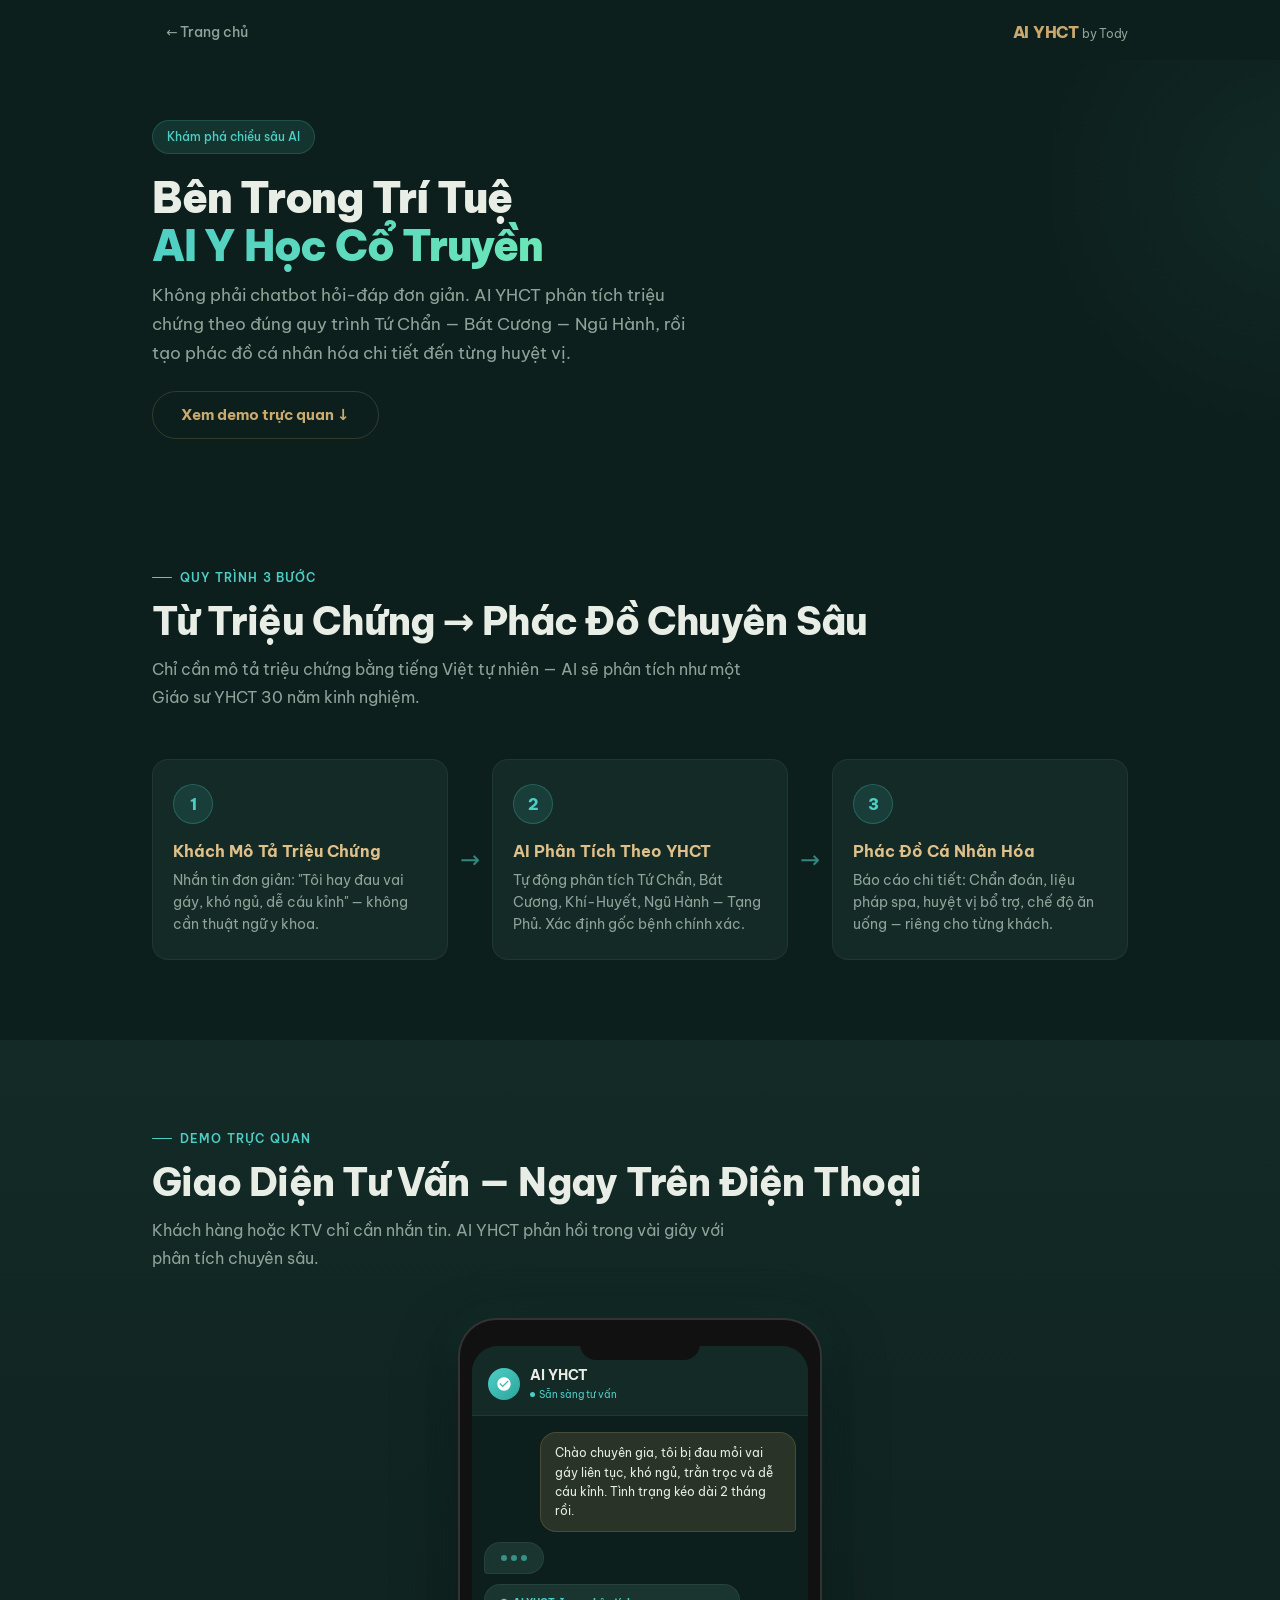
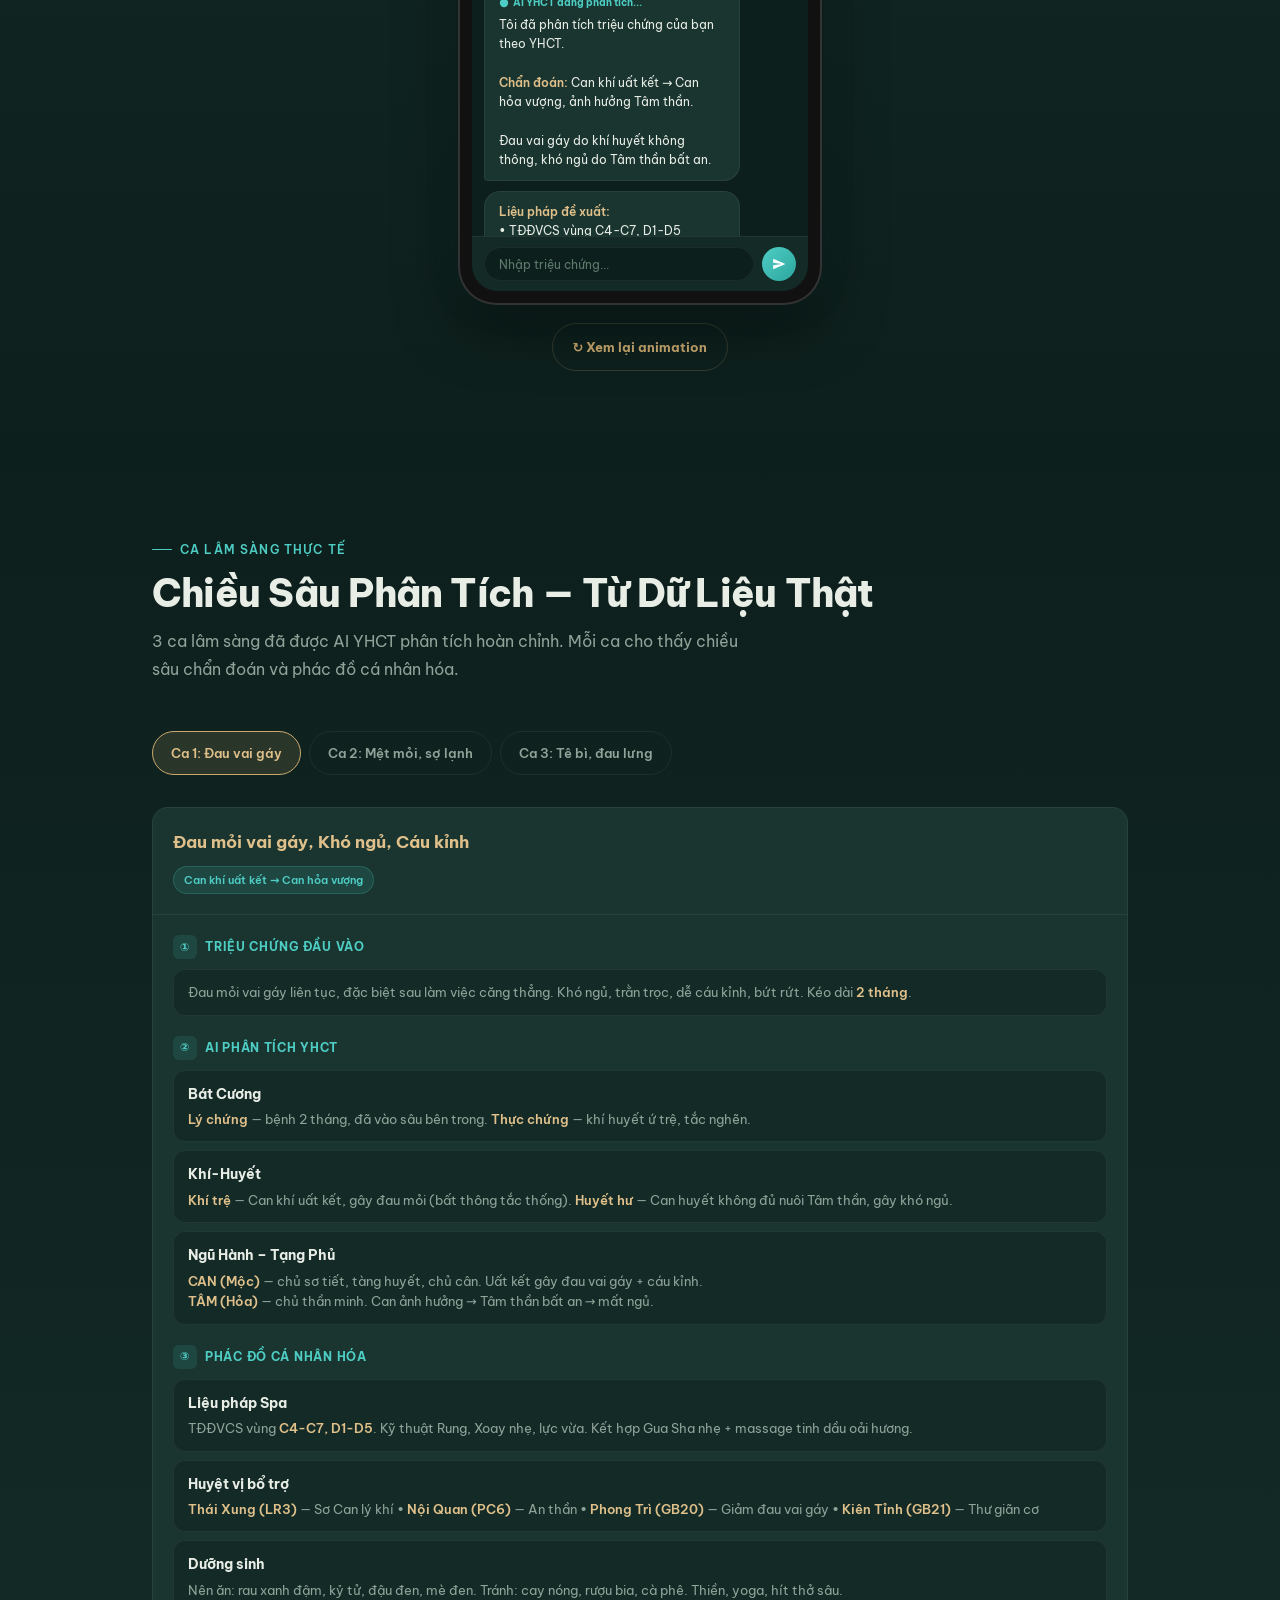
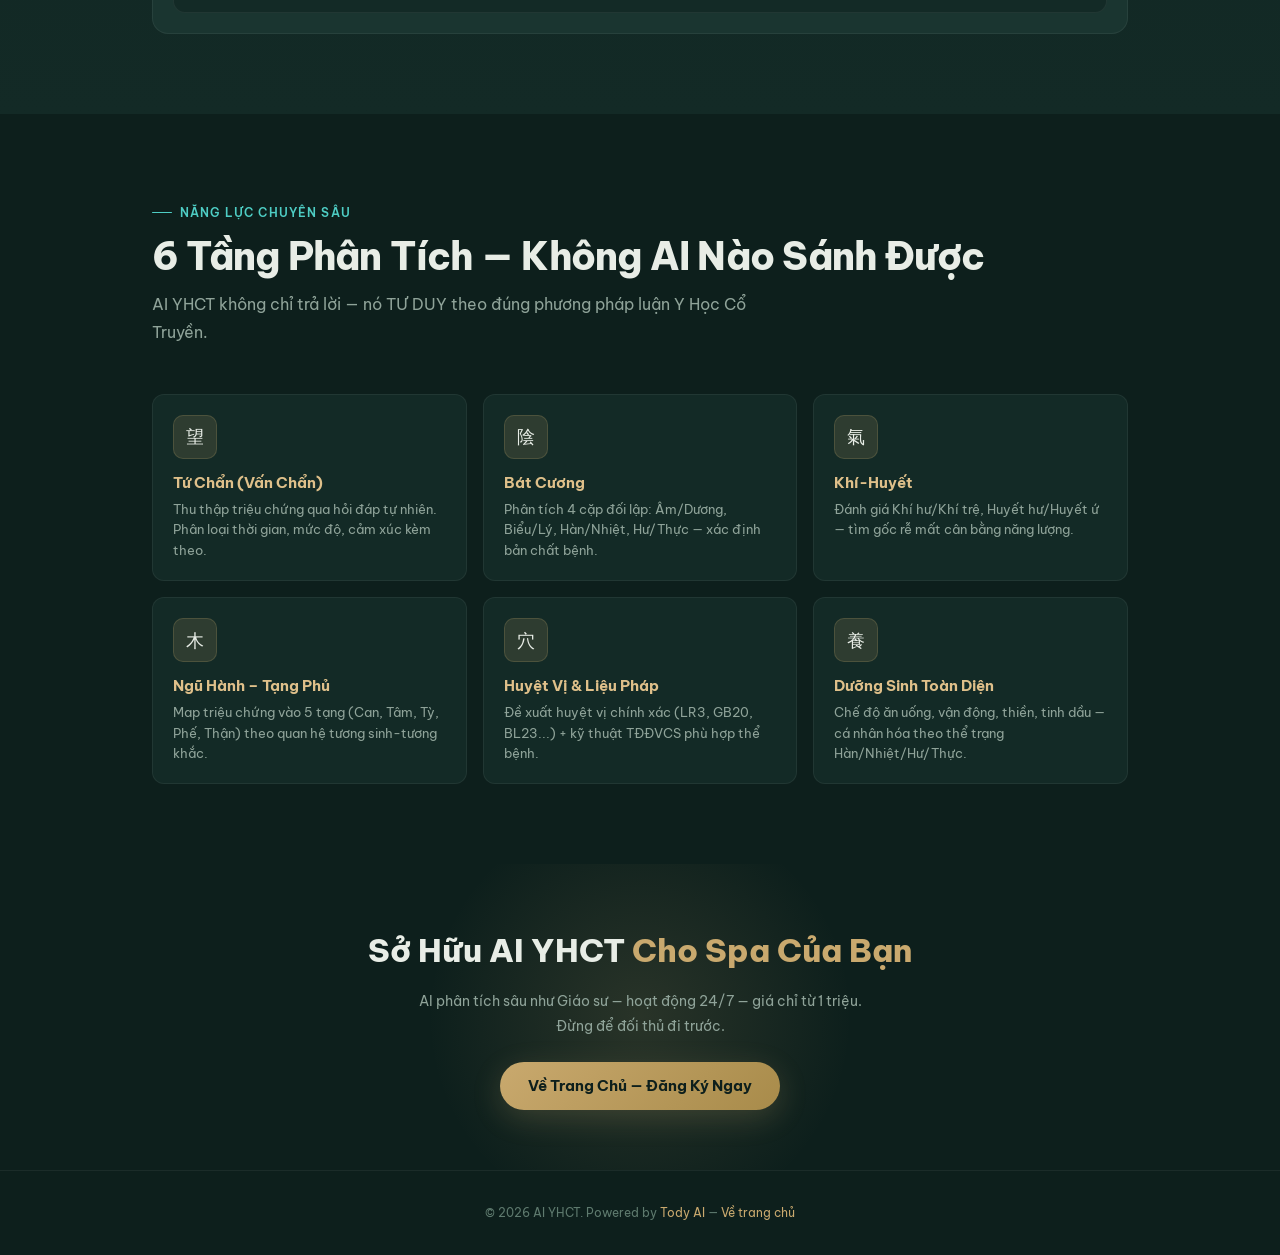
==== landing/how-it-works.html @ dff9c6e5 "feat: add How It Works landing page and clinical demo data" ====
<!DOCTYPE html>
<html lang="vi">

<head>
    <meta charset="UTF-8">
    <meta name="viewport" content="width=device-width, initial-scale=1.0">
    <title>Cách AI YHCT Hoạt Động — Xem Trí Tuệ AI Tư Vấn Y Học Cổ Truyền Thực Tế</title>
    <meta name="description"
        content="Xem AI YHCT phân tích triệu chứng, chẩn đoán theo Bát Cương – Ngũ Hành, tạo phác đồ cá nhân hóa cho Spa & Phòng khám. Demo trực quan với 3 ca lâm sàng thực tế.">
    <meta name="keywords"
        content="AI YHCT hoạt động, demo AI Y Học Cổ Truyền, phân tích Bát Cương, phác đồ cá nhân, AI cho spa">
    <meta property="og:title" content="Cách AI YHCT Hoạt Động — Demo Trực Quan">
    <meta property="og:description"
        content="Xem cách AI phân tích triệu chứng và tạo phác đồ YHCT chuyên sâu. 3 ca lâm sàng thực tế.">
    <meta property="og:type" content="website">
    <link rel="canonical" href="https://khoahochuyetdao.com/ai-yhct/how-it-works">
    <link rel="preconnect" href="https://fonts.googleapis.com">
    <link rel="preconnect" href="https://fonts.gstatic.com" crossorigin>
    <link href="https://fonts.googleapis.com/css2?family=Be+Vietnam+Pro:wght@300;400;500;600;700;800;900&display=swap"
        rel="stylesheet">
    <link rel="stylesheet" href="how-it-works.css">
</head>

<body>

    <!-- NAV -->
    <nav class="nav" id="nav" aria-label="Main navigation">
        <div class="container nav-inner">
            <a href="index.html" class="nav-back" aria-label="Về trang chính">← Trang chủ</a>
            <div class="nav-logo">AI YHCT <span>by Tody</span></div>
        </div>
    </nav>

    <main>

        <!-- HERO -->
        <section class="hero-hiw" id="top">
            <div class="container">
                <div class="hero-badge">Khám phá chiều sâu AI</div>

                <h1>Bên Trong Trí Tuệ<br><span class="highlight">AI Y Học Cổ Truyền</span></h1>

                <p class="hero-sub">Không phải chatbot hỏi-đáp đơn giản. AI YHCT phân tích triệu chứng theo đúng quy
                    trình Tứ Chẩn — Bát Cương — Ngũ Hành, rồi tạo phác đồ cá nhân hóa chi tiết đến từng huyệt vị.</p>

                <a href="#demo" class="btn btn-outline">Xem demo trực quan ↓</a>
            </div>
        </section>

        <!-- 3-STEP PROCESS -->
        <section class="reveal" id="process">
            <div class="container">
                <div class="section-label">Quy trình 3 bước</div>
                <h2 class="section-title">Từ Triệu Chứng → Phác Đồ Chuyên Sâu</h2>
                <p class="section-desc">Chỉ cần mô tả triệu chứng bằng tiếng Việt tự nhiên — AI sẽ phân tích như một
                    Giáo sư YHCT 30 năm kinh nghiệm.</p>

                <div class="process-grid">
                    <!-- Step 1 -->
                    <div class="process-card">
                        <div class="process-step-num">1</div>
                        <h3>Khách Mô Tả Triệu Chứng</h3>
                        <p>Nhắn tin đơn giản: "Tôi hay đau vai gáy, khó ngủ, dễ cáu kỉnh" — không cần thuật ngữ y
                            khoa.</p>
                    </div>

                    <div class="process-connector">→</div>

                    <!-- Step 2 -->
                    <div class="process-card">
                        <div class="process-step-num">2</div>
                        <h3>AI Phân Tích Theo YHCT</h3>
                        <p>Tự động phân tích Tứ Chẩn, Bát Cương, Khí-Huyết, Ngũ Hành — Tạng Phủ. Xác định gốc bệnh
                            chính xác.</p>
                    </div>

                    <div class="process-connector">→</div>

                    <!-- Step 3 -->
                    <div class="process-card">
                        <div class="process-step-num">3</div>
                        <h3>Phác Đồ Cá Nhân Hóa</h3>
                        <p>Báo cáo chi tiết: Chẩn đoán, liệu pháp spa, huyệt vị bổ trợ, chế độ ăn uống — riêng cho
                            từng khách.</p>
                    </div>
                </div>
            </div>
        </section>

        <!-- MOBILE CHAT DEMO -->
        <section class="phone-section reveal" id="demo">
            <div class="container">
                <div class="section-label">Demo trực quan</div>
                <h2 class="section-title">Giao Diện Tư Vấn — Ngay Trên Điện Thoại</h2>
                <p class="section-desc">Khách hàng hoặc KTV chỉ cần nhắn tin. AI YHCT phản hồi trong vài giây với
                    phân tích chuyên sâu.</p>

                <div class="phone-wrapper">
                    <div class="phone-frame">
                        <div class="phone-notch"></div>
                        <div class="phone-screen">

                            <!-- Chat Header -->
                            <div class="chat-header">
                                <div class="chat-avatar">
                                    <!-- AI icon -->
                                    <svg viewBox="0 0 24 24">
                                        <path
                                            d="M12 2C6.48 2 2 6.48 2 12s4.48 10 10 10 10-4.48 10-10S17.52 2 12 2zm-2 15l-5-5 1.41-1.41L10 14.17l7.59-7.59L19 8l-9 9z" />
                                    </svg>
                                </div>
                                <div>
                                    <div class="chat-name">AI YHCT</div>
                                    <div class="chat-status"><span class="online-dot"></span> Sẵn sàng tư vấn</div>
                                </div>
                            </div>

                            <!-- Chat Body -->
                            <div class="chat-body" id="chatBody">
                                <!-- User message -->
                                <div class="chat-msg user delay-1">
                                    Chào chuyên gia, tôi bị đau mỏi vai gáy liên tục, khó ngủ, trằn trọc và dễ cáu
                                    kỉnh. Tình trạng kéo dài 2 tháng rồi.
                                </div>

                                <!-- Typing indicator -->
                                <div class="typing-indicator delay-t1">
                                    <span></span><span></span><span></span>
                                </div>

                                <!-- AI Response 1 -->
                                <div class="chat-msg ai delay-2">
                                    <div class="ai-label">
                                        <svg width="10" height="10" viewBox="0 0 24 24" fill="currentColor">
                                            <circle cx="12" cy="12" r="10" />
                                        </svg>
                                        AI YHCT đang phân tích...
                                    </div>
                                    Tôi đã phân tích triệu chứng của bạn theo YHCT.<br><br>
                                    <strong>Chẩn đoán:</strong> Can khí uất kết → Can hỏa vượng, ảnh hưởng Tâm
                                    thần.<br><br>
                                    Đau vai gáy do khí huyết không thông, khó ngủ do Tâm thần bất an.
                                </div>

                                <!-- AI Response 2 -->
                                <div class="chat-msg ai delay-3">
                                    <strong>Liệu pháp đề xuất:</strong><br>
                                    • TĐĐVCS vùng C4-C7, D1-D5<br>
                                    • Kỹ thuật Rung, Xoay nhẹ<br>
                                    • Kết hợp Gua Sha nhẹ vùng vai gáy<br><br>
                                    <strong>Huyệt vị bổ trợ:</strong><br>
                                    • Thái Xung (LR3) — Sơ Can lý khí<br>
                                    • Phong Trì (GB20) — Giảm đau vai gáy<br>
                                    • Nội Quan (PC6) — An thần, dễ ngủ
                                </div>

                                <!-- AI Response 3 -->
                                <div class="chat-msg ai delay-4">
                                    <strong>Dưỡng sinh:</strong><br>
                                    🍵 Ăn: rau xanh đậm, kỷ tử, đậu đen<br>
                                    ❌ Tránh: cay nóng, rượu bia, cà phê<br>
                                    🧘 Thiền, yoga, hít thở sâu<br><br>
                                    📋 <em>Báo cáo đầy đủ đã được tạo.</em>
                                </div>
                            </div>

                            <!-- Chat Input -->
                            <div class="chat-input-bar">
                                <div class="chat-input-fake">Nhập triệu chứng...</div>
                                <div class="chat-send-btn">
                                    <svg viewBox="0 0 24 24">
                                        <path d="M2.01 21L23 12 2.01 3 2 10l15 2-15 2z" />
                                    </svg>
                                </div>
                            </div>

                        </div>
                    </div>
                </div>

                <div style="text-align:center; margin-top:20px;">
                    <button class="btn btn-outline" id="replayChat" style="font-size:0.82rem; padding:10px 20px;">↻ Xem
                        lại animation</button>
                </div>
            </div>
        </section>

        <!-- CASE STUDIES -->
        <section class="case-section reveal" id="cases">
            <div class="container">
                <div class="section-label">Ca lâm sàng thực tế</div>
                <h2 class="section-title">Chiều Sâu Phân Tích — Từ Dữ Liệu Thật</h2>
                <p class="section-desc">3 ca lâm sàng đã được AI YHCT phân tích hoàn chỉnh. Mỗi ca cho thấy chiều sâu
                    chẩn đoán và phác đồ cá nhân hóa.</p>

                <!-- Tabs Navigation -->
                <div class="tabs-nav" role="tablist">
                    <button class="tab-btn active" data-tab="case1" role="tab">Ca 1: Đau vai gáy</button>
                    <button class="tab-btn" data-tab="case2" role="tab">Ca 2: Mệt mỏi, sợ lạnh</button>
                    <button class="tab-btn" data-tab="case3" role="tab">Ca 3: Tê bì, đau lưng</button>
                </div>

                <!-- Tab Panel 1 -->
                <div class="tab-panel active" id="case1" role="tabpanel">
                    <div class="case-card">
                        <div class="case-header">
                            <h3>Đau mỏi vai gáy, Khó ngủ, Cáu kỉnh</h3>
                            <div class="case-tag">Can khí uất kết → Can hỏa vượng</div>
                        </div>
                        <div class="case-body">
                            <!-- Stage: Triệu chứng -->
                            <div class="case-stage">
                                <div class="case-stage-label">
                                    <div class="stage-icon">①</div> Triệu chứng đầu vào
                                </div>
                                <div class="case-detail">
                                    <p>Đau mỏi vai gáy liên tục, đặc biệt sau làm việc căng thẳng. Khó ngủ, trằn trọc,
                                        dễ cáu kỉnh, bứt rứt. Kéo dài <span class="highlight-text">2 tháng</span>.</p>
                                </div>
                            </div>

                            <!-- Stage: Phân tích YHCT -->
                            <div class="case-stage">
                                <div class="case-stage-label">
                                    <div class="stage-icon">②</div> AI phân tích YHCT
                                </div>
                                <div class="case-detail">
                                    <h4>Bát Cương</h4>
                                    <p><span class="highlight-text">Lý chứng</span> — bệnh 2 tháng, đã vào sâu bên
                                        trong. <span class="highlight-text">Thực chứng</span> — khí huyết ứ trệ, tắc
                                        nghẽn.</p>
                                </div>
                                <div class="case-detail">
                                    <h4>Khí-Huyết</h4>
                                    <p><span class="highlight-text">Khí trệ</span> — Can khí uất kết, gây đau mỏi (bất
                                        thông tắc thống). <span class="highlight-text">Huyết hư</span> — Can huyết
                                        không đủ nuôi Tâm thần, gây khó ngủ.</p>
                                </div>
                                <div class="case-detail">
                                    <h4>Ngũ Hành – Tạng Phủ</h4>
                                    <p><span class="highlight-text">CAN (Mộc)</span> — chủ sơ tiết, tàng huyết, chủ
                                        cân. Uất kết gây đau vai gáy + cáu kỉnh.<br>
                                        <span class="highlight-text">TÂM (Hỏa)</span> — chủ thần minh. Can ảnh hưởng →
                                        Tâm thần bất an → mất ngủ.
                                    </p>
                                </div>
                            </div>

                            <!-- Stage: Phác đồ -->
                            <div class="case-stage">
                                <div class="case-stage-label">
                                    <div class="stage-icon">③</div> Phác đồ cá nhân hóa
                                </div>
                                <div class="case-detail">
                                    <h4>Liệu pháp Spa</h4>
                                    <p>TĐĐVCS vùng <span class="highlight-text">C4-C7, D1-D5</span>. Kỹ thuật Rung,
                                        Xoay nhẹ, lực vừa. Kết hợp Gua Sha nhẹ + massage tinh dầu oải hương.</p>
                                </div>
                                <div class="case-detail">
                                    <h4>Huyệt vị bổ trợ</h4>
                                    <p><span class="highlight-text">Thái Xung (LR3)</span> — Sơ Can lý khí •
                                        <span class="highlight-text">Nội Quan (PC6)</span> — An thần •
                                        <span class="highlight-text">Phong Trì (GB20)</span> — Giảm đau vai gáy •
                                        <span class="highlight-text">Kiên Tỉnh (GB21)</span> — Thư giãn cơ
                                    </p>
                                </div>
                                <div class="case-detail">
                                    <h4>Dưỡng sinh</h4>
                                    <p>Nên ăn: rau xanh đậm, kỷ tử, đậu đen, mè đen. Tránh: cay nóng, rượu bia, cà
                                        phê. Thiền, yoga, hít thở sâu.</p>
                                </div>
                            </div>
                        </div>
                    </div>
                </div>

                <!-- Tab Panel 2 -->
                <div class="tab-panel" id="case2" role="tabpanel">
                    <div class="case-card">
                        <div class="case-header">
                            <h3>Mệt mỏi rã rời, Chán ăn, Sợ lạnh</h3>
                            <div class="case-tag">Tỳ Thận Dương hư</div>
                        </div>
                        <div class="case-body">
                            <div class="case-stage">
                                <div class="case-stage-label">
                                    <div class="stage-icon">①</div> Triệu chứng đầu vào
                                </div>
                                <div class="case-detail">
                                    <p>40 tuổi. Mệt mỏi rã rời, chán ăn, chướng bụng, phân lỏng (buổi sáng). Sợ lạnh,
                                        tay chân lạnh ngắt. Kéo dài <span class="highlight-text">3 tháng</span>.</p>
                                </div>
                            </div>

                            <div class="case-stage">
                                <div class="case-stage-label">
                                    <div class="stage-icon">②</div> AI phân tích YHCT
                                </div>
                                <div class="case-detail">
                                    <h4>Bát Cương</h4>
                                    <p><span class="highlight-text">Dương hư (Hàn chứng)</span> — sợ lạnh, tay chân
                                        lạnh. <span class="highlight-text">Lý chứng</span> — 3 tháng, bệnh sâu. <span
                                            class="highlight-text">Hư chứng</span> — mệt mỏi, chán ăn.</p>
                                </div>
                                <div class="case-detail">
                                    <h4>Ngũ Hành – Tạng Phủ</h4>
                                    <p><span class="highlight-text">TỲ (Thổ)</span> — vận hóa kém → chán ăn, phân lỏng,
                                        chướng bụng.<br>
                                        <span class="highlight-text">THẬN (Thủy)</span> — Thận Dương hư → sợ lạnh, phân
                                        lỏng buổi sáng (Ngũ canh tả). Hỏa không đủ sưởi Tỳ.
                                    </p>
                                </div>
                            </div>

                            <div class="case-stage">
                                <div class="case-stage-label">
                                    <div class="stage-icon">③</div> Phác đồ cá nhân hóa
                                </div>
                                <div class="case-detail">
                                    <h4>Liệu pháp Spa</h4>
                                    <p>TĐĐVCS vùng <span class="highlight-text">D6-D10 (Tỳ vị)</span>, <span
                                            class="highlight-text">D11-L2 (Thận)</span>. Kỹ thuật Rung + Bỉ nhẹ. Xông
                                        hơi ấm 40-42°C + tinh dầu gừng, quế.</p>
                                </div>
                                <div class="case-detail">
                                    <h4>Huyệt vị bổ trợ</h4>
                                    <p><span class="highlight-text">Mệnh Môn (GV4)</span> — Bổ Thận Dương •
                                        <span class="highlight-text">Thận Du (BL23)</span> — Làm ấm thận •
                                        <span class="highlight-text">Tỳ Du (BL20)</span> — Kiện tỳ •
                                        <span class="highlight-text">Khí Hải (CV6)</span> — Bổ khí
                                    </p>
                                </div>
                                <div class="case-detail">
                                    <h4>Dưỡng sinh</h4>
                                    <p>Ưu tiên thực phẩm ấm: gừng, quế, thịt dê, khoai lang, cháo ấm sáng. Tránh: đồ
                                        lạnh, nước đá, dưa hấu, mướp đắng. Ngâm chân thảo dược ấm.</p>
                                </div>
                            </div>
                        </div>
                    </div>
                </div>

                <!-- Tab Panel 3 -->
                <div class="tab-panel" id="case3" role="tabpanel">
                    <div class="case-card">
                        <div class="case-header">
                            <h3>Tê bì tay chân, Đau lưng mãn tính, Tiểu đêm</h3>
                            <div class="case-tag">Tỳ Thận Dương hư + Tâm Tỳ lưỡng hư</div>
                        </div>
                        <div class="case-body">
                            <div class="case-stage">
                                <div class="case-stage-label">
                                    <div class="stage-icon">①</div> Triệu chứng đầu vào
                                </div>
                                <div class="case-detail">
                                    <p>55 tuổi. Tê bì tay chân khi nằm/ngồi lâu. Đau lưng dưới mãn tính, tiểu đêm 2-3
                                        lần. Gầy yếu, xanh xao, sợ lạnh. Phân lỏng, khó ngủ.</p>
                                </div>
                            </div>

                            <div class="case-stage">
                                <div class="case-stage-label">
                                    <div class="stage-icon">②</div> AI phân tích YHCT
                                </div>
                                <div class="case-detail">
                                    <h4>Bát Cương</h4>
                                    <p><span class="highlight-text">Lý - Hư - Hàn (Dương hư)</span>. Gầy yếu + sợ lạnh
                                        + phân lỏng → chính khí suy giảm nghiêm trọng.</p>
                                </div>
                                <div class="case-detail">
                                    <h4>Khí-Huyết</h4>
                                    <p><span class="highlight-text">Khí Huyết lưỡng hư</span> — Khí hư (mệt mỏi, không
                                        sức sống). Huyết hư (xanh xao, tê bì tay chân — huyết không đủ nuôi kinh
                                        mạch).</p>
                                </div>
                                <div class="case-detail">
                                    <h4>Ngũ Hành – Tạng Phủ</h4>
                                    <p><span class="highlight-text">THẬN</span> — đau lưng, tiểu đêm, sợ lạnh (Thận
                                        Dương hư).<br>
                                        <span class="highlight-text">TỲ</span> — phân lỏng, gầy, xanh xao (Tỳ Dương
                                        hư, không sinh đủ Khí Huyết).<br>
                                        <span class="highlight-text">TÂM</span> — khó ngủ (Tâm huyết hư).
                                    </p>
                                </div>
                            </div>

                            <div class="case-stage">
                                <div class="case-stage-label">
                                    <div class="stage-icon">③</div> Phác đồ cá nhân hóa
                                </div>
                                <div class="case-detail">
                                    <h4>Liệu pháp Spa</h4>
                                    <p>TĐĐVCS vùng <span class="highlight-text">L1-L5</span> (đau lưng), <span
                                            class="highlight-text">D11-L2</span> (Thận), <span
                                            class="highlight-text">C5-D2</span> (thần kinh tay), <span
                                            class="highlight-text">L3-S2</span> (thần kinh chân). Kỹ thuật Rung + Bỉ
                                        nhẹ. KHÔNG Gua Sha mạnh.</p>
                                </div>
                                <div class="case-detail">
                                    <h4>Huyệt vị bổ trợ</h4>
                                    <p><span class="highlight-text">Thận Du (BL23) + Mệnh Môn (GV4)</span> — Bổ Thận
                                        Dương •
                                        <span class="highlight-text">Túc Tam Lý (ST36)</span> — Kiện Tỳ ích khí •
                                        <span class="highlight-text">Tam Âm Giao (SP6)</span> — Dưỡng huyết •
                                        <span class="highlight-text">Thần Môn (HT7)</span> — An thần
                                    </p>
                                </div>
                                <div class="case-detail">
                                    <h4>Dưỡng sinh</h4>
                                    <p>Thực phẩm ấm bổ: gừng, quế, hạt óc chó, táo đỏ, long nhãn. Giữ ấm lưng, bụng,
                                        tứ chi. Ngủ trước 23h. Tập dưỡng sinh nhẹ 17h-19h (giờ Thận kinh).</p>
                                </div>
                            </div>
                        </div>
                    </div>
                </div>
            </div>
        </section>

        <!-- CAPABILITIES -->
        <section class="reveal" id="capabilities">
            <div class="container">
                <div class="section-label">Năng lực chuyên sâu</div>
                <h2 class="section-title">6 Tầng Phân Tích — Không AI Nào Sánh Được</h2>
                <p class="section-desc">AI YHCT không chỉ trả lời — nó TƯ DUY theo đúng phương pháp luận Y Học Cổ
                    Truyền.</p>

                <div class="cap-grid">
                    <div class="cap-card">
                        <div class="cap-icon">望</div>
                        <h3>Tứ Chẩn (Vấn Chẩn)</h3>
                        <p>Thu thập triệu chứng qua hỏi đáp tự nhiên. Phân loại thời gian, mức độ, cảm xúc kèm
                            theo.</p>
                    </div>
                    <div class="cap-card">
                        <div class="cap-icon">陰</div>
                        <h3>Bát Cương</h3>
                        <p>Phân tích 4 cặp đối lập: Âm/Dương, Biểu/Lý, Hàn/Nhiệt, Hư/Thực — xác định bản chất
                            bệnh.</p>
                    </div>
                    <div class="cap-card">
                        <div class="cap-icon">氣</div>
                        <h3>Khí-Huyết</h3>
                        <p>Đánh giá Khí hư/Khí trệ, Huyết hư/Huyết ứ — tìm gốc rễ mất cân bằng năng lượng.</p>
                    </div>
                    <div class="cap-card">
                        <div class="cap-icon">木</div>
                        <h3>Ngũ Hành – Tạng Phủ</h3>
                        <p>Map triệu chứng vào 5 tạng (Can, Tâm, Tỳ, Phế, Thận) theo quan hệ tương sinh-tương
                            khắc.</p>
                    </div>
                    <div class="cap-card">
                        <div class="cap-icon">穴</div>
                        <h3>Huyệt Vị & Liệu Pháp</h3>
                        <p>Đề xuất huyệt vị chính xác (LR3, GB20, BL23...) + kỹ thuật TĐĐVCS phù hợp thể bệnh.</p>
                    </div>
                    <div class="cap-card">
                        <div class="cap-icon">養</div>
                        <h3>Dưỡng Sinh Toàn Diện</h3>
                        <p>Chế độ ăn uống, vận động, thiền, tinh dầu — cá nhân hóa theo thể trạng Hàn/Nhiệt/Hư/Thực.
                        </p>
                    </div>
                </div>
            </div>
        </section>

        <!-- FINAL CTA -->
        <section class="final-cta reveal">
            <div class="container">
                <h2>Sở Hữu AI YHCT <span class="text-gold">Cho Spa Của Bạn</span></h2>
                <p>AI phân tích sâu như Giáo sư — hoạt động 24/7 — giá chỉ từ 1 triệu. Đừng để đối thủ đi trước.</p>
                <a href="index.html#pricing" class="btn btn-primary">Về Trang Chủ — Đăng Ký Ngay</a>
            </div>
        </section>

    </main>

    <!-- FOOTER -->
    <footer>
        <div class="container">
            <p class="footer-text">© 2026 AI YHCT. Powered by <a href="https://todyai.io" target="_blank"
                    rel="noopener">Tody AI</a> — <a href="index.html">Về trang chủ</a></p>
        </div>
    </footer>

    <script src="how-it-works.js" defer></script>
</body>

</html>
---- landing/how-it-works.css ----
/* ============================================
   How It Works — AI YHCT Deep Dive Page
   Reuses design tokens from styles.css
   ============================================ */

/* === DESIGN TOKENS (shared with styles.css) === */
:root {
    --bg: #0D1F1C;
    --bg-card: #132A26;
    --bg-elevated: #1A3530;
    --bg-glass: rgba(19, 42, 38, 0.85);
    --text: #E8EDE6;
    --text-muted: #8FA399;
    --text-dim: #5E7A6E;
    --primary: #C9A96E;
    --primary-light: #DFC08A;
    --primary-dark: #A88B4A;
    --primary-glow: rgba(201, 169, 110, 0.15);
    --accent: #4ECDC4;
    --accent-soft: rgba(78, 205, 196, 0.12);
    --accent-muted: rgba(78, 205, 196, 0.6);
    --danger: #E74C3C;
    --danger-soft: rgba(231, 76, 60, 0.1);
    --success: #2ECC71;
    --border: rgba(255, 255, 255, 0.06);
    --border-gold: rgba(201, 169, 110, 0.2);
    --shadow-sm: 0 2px 8px rgba(0, 0, 0, 0.15);
    --shadow-md: 0 8px 30px rgba(0, 0, 0, 0.2);
    --shadow-gold: 0 8px 30px rgba(201, 169, 110, 0.2);
    --radius: 12px;
    --radius-lg: 16px;
    --radius-full: 50px;
    --nav-height: 60px;
    --z-base: 1;
    --z-sticky: 50;
    --z-nav: 100;
}

/* === RESET === */
*,
*::before,
*::after {
    box-sizing: border-box;
    margin: 0;
    padding: 0;
}

html {
    scroll-behavior: smooth;
    font-size: 16px;
    -webkit-text-size-adjust: 100%;
}

body {
    font-family: 'Be Vietnam Pro', system-ui, -apple-system, sans-serif;
    background: var(--bg);
    color: var(--text);
    line-height: 1.65;
    overflow-x: hidden;
    -webkit-font-smoothing: antialiased;
}

a {
    color: var(--primary);
    text-decoration: none;
    transition: color 0.2s;
}

a:hover {
    color: var(--primary-light);
}

img {
    max-width: 100%;
    display: block;
}

ul {
    list-style: none;
}

main {
    padding-top: var(--nav-height);
    min-height: 100svh;
}

.container {
    max-width: 1040px;
    margin: 0 auto;
    padding: 0 16px;
}

@media (min-width: 375px) {
    .container {
        padding: 0 20px;
    }
}

@media (min-width: 768px) {
    .container {
        padding: 0 32px;
    }
}

/* === BUTTONS === */
.btn {
    display: inline-flex;
    align-items: center;
    justify-content: center;
    gap: 8px;
    font-family: inherit;
    font-weight: 700;
    border: none;
    cursor: pointer;
    transition: all 0.25s ease;
    min-height: 48px;
    min-width: 44px;
    border-radius: var(--radius-full);
    text-align: center;
    line-height: 1.2;
}

.btn-primary {
    background: linear-gradient(135deg, var(--primary), var(--primary-dark));
    color: var(--bg);
    padding: 14px 28px;
    font-size: 0.95rem;
    box-shadow: var(--shadow-gold);
}

.btn-primary:hover {
    transform: translateY(-2px);
    box-shadow: 0 12px 40px rgba(201, 169, 110, 0.35);
    color: var(--bg);
}

.btn-outline {
    background: transparent;
    color: var(--primary);
    padding: 14px 28px;
    font-size: 0.95rem;
    border: 1.5px solid var(--border-gold);
}

.btn-outline:hover {
    background: var(--primary-glow);
    border-color: var(--primary);
    color: var(--primary-light);
}

/* === NAV === */
.nav {
    position: fixed;
    top: 0;
    left: 0;
    right: 0;
    z-index: var(--z-nav);
    padding: 10px 0;
    transition: transform 0.3s ease, background-color 0.3s ease, padding 0.3s ease;
    will-change: transform;
}

.nav.scrolled {
    background: var(--bg-glass);
    backdrop-filter: blur(20px);
    -webkit-backdrop-filter: blur(20px);
    border-bottom: 1px solid var(--border);
    padding: 8px 0;
}

.nav-inner {
    display: flex;
    align-items: center;
    justify-content: space-between;
    gap: 8px;
}

.nav-logo {
    font-weight: 800;
    font-size: 1rem;
    color: var(--primary);
    letter-spacing: -0.02em;
    white-space: nowrap;
}

.nav-logo span {
    color: var(--text-muted);
    font-weight: 400;
    font-size: 0.75rem;
}

.nav-back {
    display: inline-flex;
    align-items: center;
    gap: 6px;
    color: var(--text-muted);
    font-size: 0.85rem;
    font-weight: 500;
    min-height: 44px;
    min-width: 44px;
    padding: 8px 14px;
    border-radius: var(--radius-full);
    transition: all 0.2s;
}

.nav-back:hover {
    color: var(--primary);
    background: var(--primary-glow);
}

/* === SECTION SHARED === */
section {
    padding: 48px 0;
}

.section-label {
    display: inline-flex;
    align-items: center;
    gap: 8px;
    font-size: 0.72rem;
    text-transform: uppercase;
    letter-spacing: 0.1em;
    color: var(--accent);
    font-weight: 600;
    margin-bottom: 12px;
}

.section-label::before {
    content: '';
    width: 20px;
    height: 1.5px;
    background: var(--accent);
    border-radius: 1px;
}

.section-title {
    font-size: clamp(1.4rem, 5vw, 2.4rem);
    font-weight: 800;
    line-height: 1.18;
    letter-spacing: -0.02em;
    margin-bottom: 12px;
}

.section-desc {
    font-size: clamp(0.88rem, 2.5vw, 1rem);
    color: var(--text-muted);
    max-width: 600px;
    margin-bottom: 32px;
    line-height: 1.7;
}

@media (min-width: 768px) {
    section {
        padding: 80px 0;
    }

    .section-desc {
        margin-bottom: 48px;
    }
}

/* === HERO (compact) === */
.hero-hiw {
    padding: 60px 0 40px;
    position: relative;
    overflow: hidden;
}

.hero-hiw::before {
    content: '';
    position: absolute;
    top: -30%;
    right: -20%;
    width: 60vw;
    height: 60vw;
    max-width: 500px;
    max-height: 500px;
    background: radial-gradient(circle, rgba(78, 205, 196, 0.06), transparent 70%);
    pointer-events: none;
}

.hero-hiw h1 {
    font-size: clamp(1.5rem, 6vw, 2.6rem);
    font-weight: 900;
    line-height: 1.15;
    letter-spacing: -0.03em;
    margin-bottom: 12px;
}

.hero-hiw h1 .highlight {
    background: linear-gradient(135deg, var(--accent), #6EE7B7);
    -webkit-background-clip: text;
    -webkit-text-fill-color: transparent;
    background-clip: text;
}

.hero-hiw .hero-sub {
    font-size: clamp(0.88rem, 2.5vw, 1.05rem);
    color: var(--text-muted);
    max-width: 540px;
    line-height: 1.7;
    margin-bottom: 24px;
}

.hero-hiw .hero-badge {
    display: inline-flex;
    align-items: center;
    gap: 8px;
    background: var(--accent-soft);
    border: 1px solid rgba(78, 205, 196, 0.2);
    border-radius: var(--radius-full);
    padding: 6px 14px;
    font-size: 0.75rem;
    color: var(--accent);
    font-weight: 500;
    margin-bottom: 20px;
}

/* === 3-STEP PROCESS === */
.process-grid {
    display: grid;
    grid-template-columns: 1fr;
    gap: 16px;
    counter-reset: step;
}

.process-card {
    background: var(--bg-card);
    border: 1px solid var(--border);
    border-radius: var(--radius-lg);
    padding: 24px 20px;
    position: relative;
    counter-increment: step;
    transition: border-color 0.3s;
}

.process-card:hover {
    border-color: var(--border-gold);
}

.process-step-num {
    display: flex;
    align-items: center;
    justify-content: center;
    width: 40px;
    height: 40px;
    border-radius: 50%;
    background: var(--accent-soft);
    border: 1.5px solid rgba(78, 205, 196, 0.25);
    color: var(--accent);
    font-weight: 800;
    font-size: 1rem;
    margin-bottom: 14px;
    flex-shrink: 0;
}

.process-card h3 {
    font-size: 1rem;
    font-weight: 700;
    color: var(--primary-light);
    margin-bottom: 6px;
}

.process-card p {
    font-size: 0.85rem;
    color: var(--text-muted);
    line-height: 1.6;
}

.process-connector {
    display: flex;
    align-items: center;
    justify-content: center;
    color: var(--accent-muted);
    font-size: 1.2rem;
    padding: 4px 0;
}

@media (min-width: 768px) {
    .process-grid {
        grid-template-columns: 1fr auto 1fr auto 1fr;
        gap: 12px;
        align-items: stretch;
    }

    .process-connector {
        font-size: 1.5rem;
        align-self: center;
    }
}

/* === PHONE MOCKUP === */
.phone-section {
    background: linear-gradient(180deg, var(--bg-card) 0%, var(--bg) 100%);
}

.phone-wrapper {
    display: flex;
    justify-content: center;
    margin-top: 32px;
}

.phone-frame {
    width: 320px;
    max-width: 85vw;
    background: #111;
    border-radius: 36px;
    padding: 12px;
    box-shadow:
        0 0 0 2px #333,
        0 20px 60px rgba(0, 0, 0, 0.5),
        0 0 40px rgba(78, 205, 196, 0.08);
    position: relative;
}

.phone-notch {
    width: 120px;
    height: 28px;
    background: #111;
    border-radius: 0 0 16px 16px;
    margin: 0 auto;
    position: relative;
    z-index: 2;
}

.phone-screen {
    background: var(--bg);
    border-radius: 26px;
    overflow: hidden;
    margin-top: -14px;
}

/* Chat Header */
.chat-header {
    background: var(--bg-card);
    padding: 18px 16px 12px;
    display: flex;
    align-items: center;
    gap: 10px;
    border-bottom: 1px solid var(--border);
}

.chat-avatar {
    width: 32px;
    height: 32px;
    border-radius: 50%;
    background: linear-gradient(135deg, var(--accent), #2CA69E);
    display: flex;
    align-items: center;
    justify-content: center;
    flex-shrink: 0;
}

.chat-avatar svg {
    width: 16px;
    height: 16px;
    fill: white;
}

.chat-name {
    font-size: 0.85rem;
    font-weight: 700;
    color: var(--text);
}

.chat-status {
    font-size: 0.65rem;
    color: var(--accent);
    display: flex;
    align-items: center;
    gap: 4px;
}

.chat-status .online-dot {
    width: 5px;
    height: 5px;
    background: var(--accent);
    border-radius: 50%;
    animation: pulse 2s infinite;
}

/* Chat Messages */
.chat-body {
    padding: 16px 12px;
    display: flex;
    flex-direction: column;
    gap: 10px;
    min-height: 340px;
    max-height: 420px;
    overflow-y: auto;
}

.chat-msg {
    max-width: 82%;
    padding: 10px 14px;
    border-radius: 16px;
    font-size: 0.78rem;
    line-height: 1.55;
    opacity: 0;
    transform: translateY(10px);
    animation: chatFadeIn 0.4s ease forwards;
}

.chat-msg.user {
    background: var(--primary-glow);
    border: 1px solid var(--border-gold);
    color: var(--text);
    align-self: flex-end;
    border-bottom-right-radius: 4px;
}

.chat-msg.ai {
    background: var(--bg-elevated);
    border: 1px solid var(--border);
    color: var(--text);
    align-self: flex-start;
    border-bottom-left-radius: 4px;
}

.chat-msg.ai .ai-label {
    font-size: 0.65rem;
    font-weight: 700;
    color: var(--accent);
    margin-bottom: 4px;
    display: flex;
    align-items: center;
    gap: 4px;
}

.chat-msg strong {
    color: var(--primary-light);
    font-weight: 600;
}

/* Typing indicator */
.typing-indicator {
    display: flex;
    gap: 4px;
    padding: 12px 16px;
    background: var(--bg-elevated);
    border: 1px solid var(--border);
    border-radius: 16px;
    border-bottom-left-radius: 4px;
    align-self: flex-start;
    opacity: 0;
    animation: chatFadeIn 0.3s ease forwards;
}

.typing-indicator span {
    width: 6px;
    height: 6px;
    border-radius: 50%;
    background: var(--accent-muted);
    animation: typingBounce 1.4s infinite;
}

.typing-indicator span:nth-child(2) {
    animation-delay: 0.2s;
}

.typing-indicator span:nth-child(3) {
    animation-delay: 0.4s;
}

/* Chat input bar */
.chat-input-bar {
    display: flex;
    align-items: center;
    gap: 8px;
    padding: 10px 12px;
    border-top: 1px solid var(--border);
    background: var(--bg-card);
}

.chat-input-fake {
    flex: 1;
    height: 34px;
    border-radius: 17px;
    background: var(--bg);
    border: 1px solid var(--border);
    padding: 0 14px;
    font-size: 0.72rem;
    color: var(--text-dim);
    display: flex;
    align-items: center;
}

.chat-send-btn {
    width: 34px;
    height: 34px;
    border-radius: 50%;
    background: linear-gradient(135deg, var(--accent), #2CA69E);
    border: none;
    display: flex;
    align-items: center;
    justify-content: center;
    flex-shrink: 0;
}

.chat-send-btn svg {
    width: 14px;
    height: 14px;
    fill: white;
}

/* Delay classes for chat animation */
.chat-msg.delay-1 {
    animation-delay: 0.3s;
}

.chat-msg.delay-2 {
    animation-delay: 1.2s;
}

.chat-msg.delay-3 {
    animation-delay: 2.4s;
}

.chat-msg.delay-4 {
    animation-delay: 3.8s;
}

.chat-msg.delay-5 {
    animation-delay: 5.2s;
}

.typing-indicator.delay-t1 {
    animation-delay: 0.8s;
}

.typing-indicator.delay-t2 {
    animation-delay: 2s;
}

/* === CASE STUDY TABS === */
.case-section {
    background: linear-gradient(180deg, var(--bg) 0%, var(--bg-card) 100%);
}

.tabs-nav {
    display: flex;
    gap: 8px;
    overflow-x: auto;
    padding-bottom: 8px;
    margin-bottom: 24px;
    scrollbar-width: none;
    -ms-overflow-style: none;
}

.tabs-nav::-webkit-scrollbar {
    display: none;
}

.tab-btn {
    flex-shrink: 0;
    padding: 10px 18px;
    border-radius: var(--radius-full);
    border: 1.5px solid var(--border);
    background: transparent;
    color: var(--text-muted);
    font-family: inherit;
    font-size: 0.8rem;
    font-weight: 600;
    cursor: pointer;
    transition: all 0.25s;
    min-height: 44px;
    white-space: nowrap;
}

.tab-btn:hover {
    border-color: var(--border-gold);
    color: var(--text);
}

.tab-btn.active {
    background: var(--primary-glow);
    border-color: var(--primary);
    color: var(--primary-light);
}

.tab-panel {
    display: none;
    animation: fadeInUp 0.4s ease;
}

.tab-panel.active {
    display: block;
}

/* Case content */
.case-card {
    background: var(--bg-elevated);
    border: 1px solid var(--border);
    border-radius: var(--radius-lg);
    overflow: hidden;
}

.case-header {
    padding: 20px;
    border-bottom: 1px solid var(--border);
}

.case-header h3 {
    font-size: 1.05rem;
    font-weight: 700;
    color: var(--primary-light);
    margin-bottom: 4px;
}

.case-header .case-tag {
    display: inline-flex;
    padding: 4px 10px;
    border-radius: var(--radius-full);
    background: var(--accent-soft);
    border: 1px solid rgba(78, 205, 196, 0.2);
    font-size: 0.7rem;
    color: var(--accent);
    font-weight: 600;
    margin-top: 6px;
}

.case-body {
    padding: 20px;
}

.case-stage {
    margin-bottom: 20px;
}

.case-stage:last-child {
    margin-bottom: 0;
}

.case-stage-label {
    display: flex;
    align-items: center;
    gap: 8px;
    font-size: 0.75rem;
    font-weight: 700;
    color: var(--accent);
    text-transform: uppercase;
    letter-spacing: 0.06em;
    margin-bottom: 10px;
}

.case-stage-label .stage-icon {
    width: 24px;
    height: 24px;
    border-radius: 6px;
    background: var(--accent-soft);
    display: flex;
    align-items: center;
    justify-content: center;
    font-size: 0.7rem;
    flex-shrink: 0;
}

.case-detail {
    padding: 12px 14px;
    background: var(--bg-card);
    border: 1px solid var(--border);
    border-radius: var(--radius);
    margin-bottom: 8px;
}

.case-detail:last-child {
    margin-bottom: 0;
}

.case-detail h4 {
    font-size: 0.85rem;
    font-weight: 700;
    color: var(--text);
    margin-bottom: 4px;
}

.case-detail p {
    font-size: 0.8rem;
    color: var(--text-muted);
    line-height: 1.6;
}

.case-detail .highlight-text {
    color: var(--primary-light);
    font-weight: 600;
}

/* === CAPABILITIES GRID === */
.cap-grid {
    display: grid;
    grid-template-columns: 1fr;
    gap: 12px;
}

.cap-card {
    background: var(--bg-card);
    border: 1px solid var(--border);
    border-radius: var(--radius);
    padding: 20px;
    transition: border-color 0.3s;
}

.cap-card:hover {
    border-color: var(--border-gold);
}

.cap-icon {
    width: 44px;
    height: 44px;
    border-radius: 10px;
    background: var(--primary-glow);
    border: 1px solid var(--border-gold);
    display: flex;
    align-items: center;
    justify-content: center;
    margin-bottom: 12px;
    font-size: 1.1rem;
}

.cap-card h3 {
    font-size: 0.92rem;
    font-weight: 700;
    color: var(--primary-light);
    margin-bottom: 4px;
}

.cap-card p {
    font-size: 0.82rem;
    color: var(--text-muted);
    line-height: 1.55;
}

@media (min-width: 500px) {
    .cap-grid {
        grid-template-columns: repeat(2, 1fr);
        gap: 14px;
    }
}

@media (min-width: 768px) {
    .cap-grid {
        grid-template-columns: repeat(3, 1fr);
        gap: 16px;
    }
}

/* === FINAL CTA === */
.final-cta {
    text-align: center;
    padding: 60px 0;
    position: relative;
    overflow: hidden;
}

.final-cta::before {
    content: '';
    position: absolute;
    top: 50%;
    left: 50%;
    transform: translate(-50%, -50%);
    width: 80vw;
    height: 80vw;
    max-width: 500px;
    max-height: 500px;
    background: radial-gradient(circle, var(--primary-glow), transparent 60%);
    pointer-events: none;
}

.final-cta h2 {
    font-size: clamp(1.3rem, 5vw, 2rem);
    font-weight: 800;
    margin-bottom: 12px;
    position: relative;
}

.final-cta p {
    color: var(--text-muted);
    font-size: 0.9rem;
    margin-bottom: 24px;
    max-width: 480px;
    margin-left: auto;
    margin-right: auto;
    line-height: 1.7;
    position: relative;
}

.final-cta .btn {
    position: relative;
}

.text-gold {
    color: var(--primary);
}

/* === FOOTER === */
footer {
    border-top: 1px solid var(--border);
    padding: 32px 0;
    text-align: center;
}

.footer-text {
    font-size: 0.75rem;
    color: var(--text-dim);
}

.footer-text a {
    color: var(--primary);
}

/* === SCROLL REVEAL === */
.reveal {
    opacity: 0;
    transform: translateY(20px);
    transition: opacity 0.6s ease, transform 0.6s ease;
}

.reveal.visible {
    opacity: 1;
    transform: translateY(0);
}

/* === ANIMATIONS === */
@keyframes fadeInUp {
    from {
        opacity: 0;
        transform: translateY(16px);
    }

    to {
        opacity: 1;
        transform: translateY(0);
    }
}

@keyframes chatFadeIn {
    from {
        opacity: 0;
        transform: translateY(10px);
    }

    to {
        opacity: 1;
        transform: translateY(0);
    }
}

@keyframes typingBounce {

    0%,
    60%,
    100% {
        transform: translateY(0);
        opacity: 0.4;
    }

    30% {
        transform: translateY(-4px);
        opacity: 1;
    }
}

@keyframes pulse {

    0%,
    100% {
        opacity: 1;
    }

    50% {
        opacity: 0.4;
    }
}

/* === RESPONSIVE 768+ === */
@media (min-width: 768px) {
    .phone-frame {
        width: 360px;
    }

    .chat-body {
        min-height: 380px;
    }
}
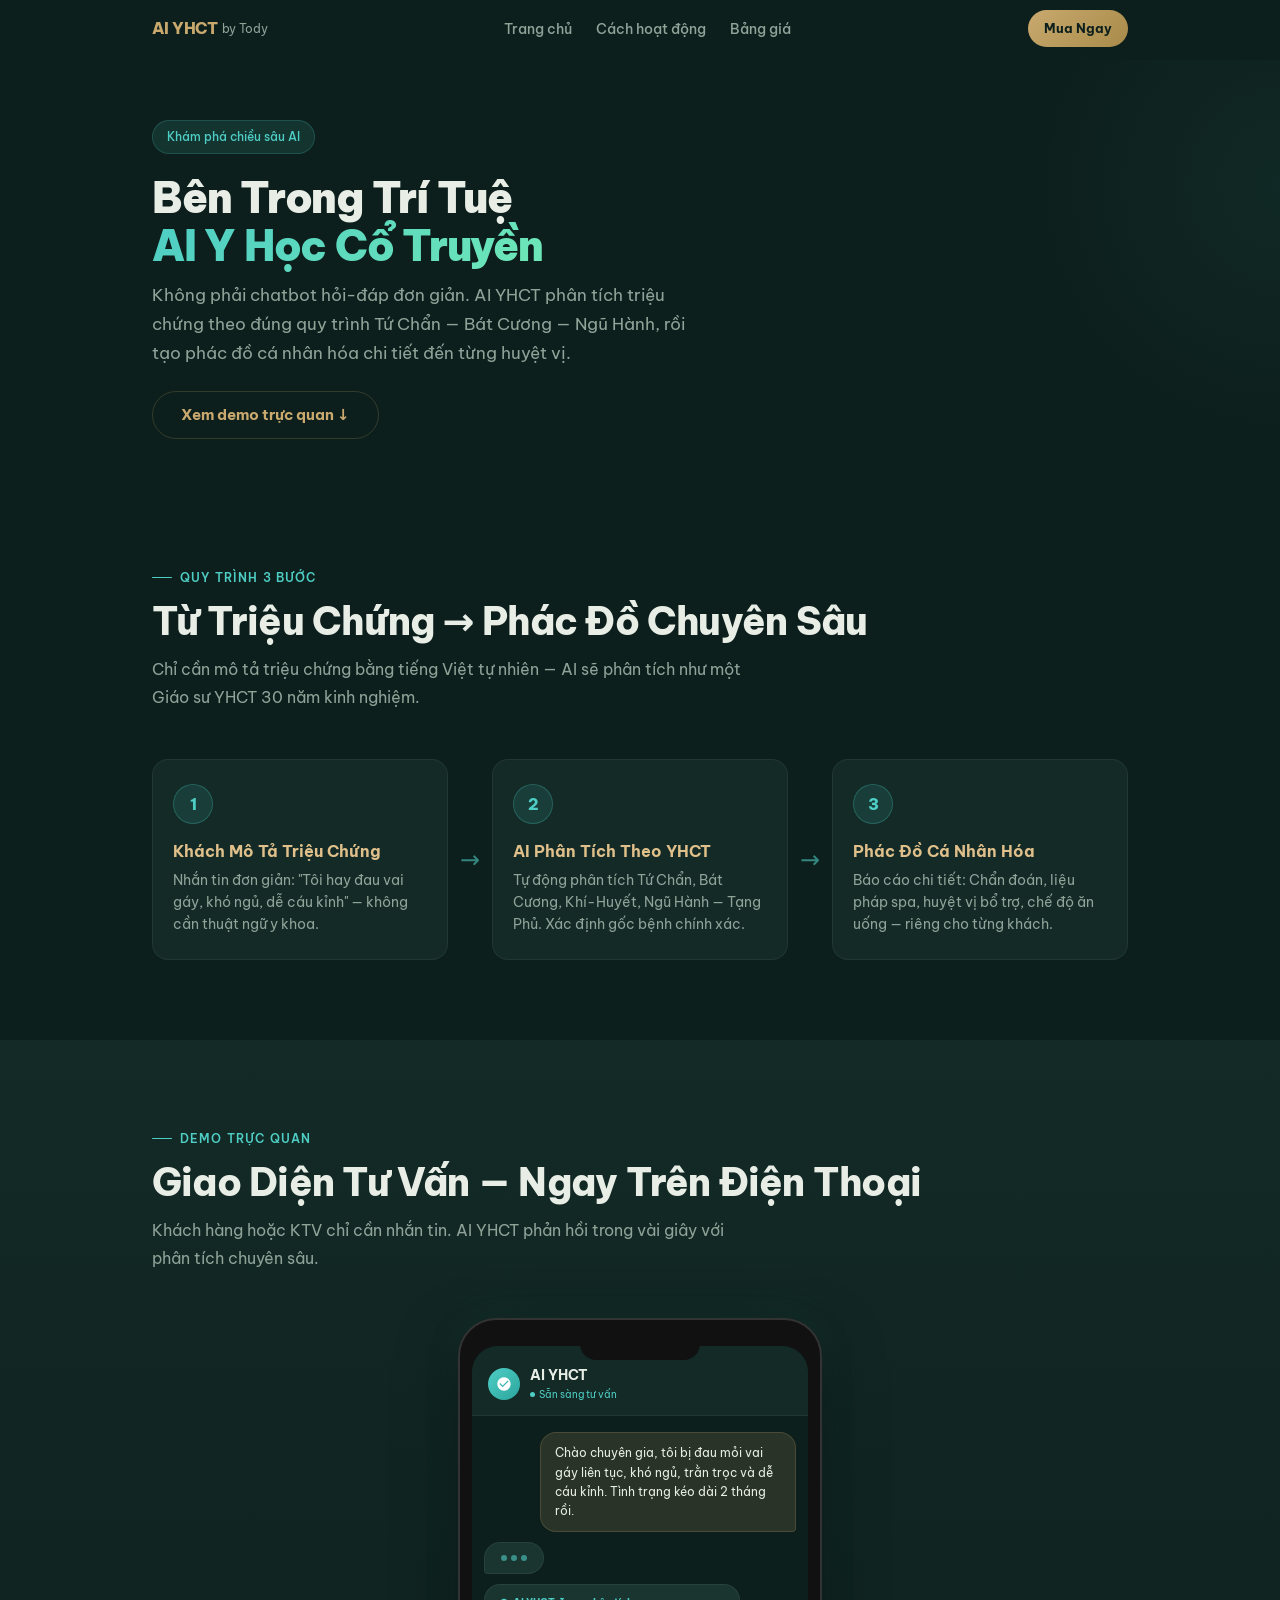
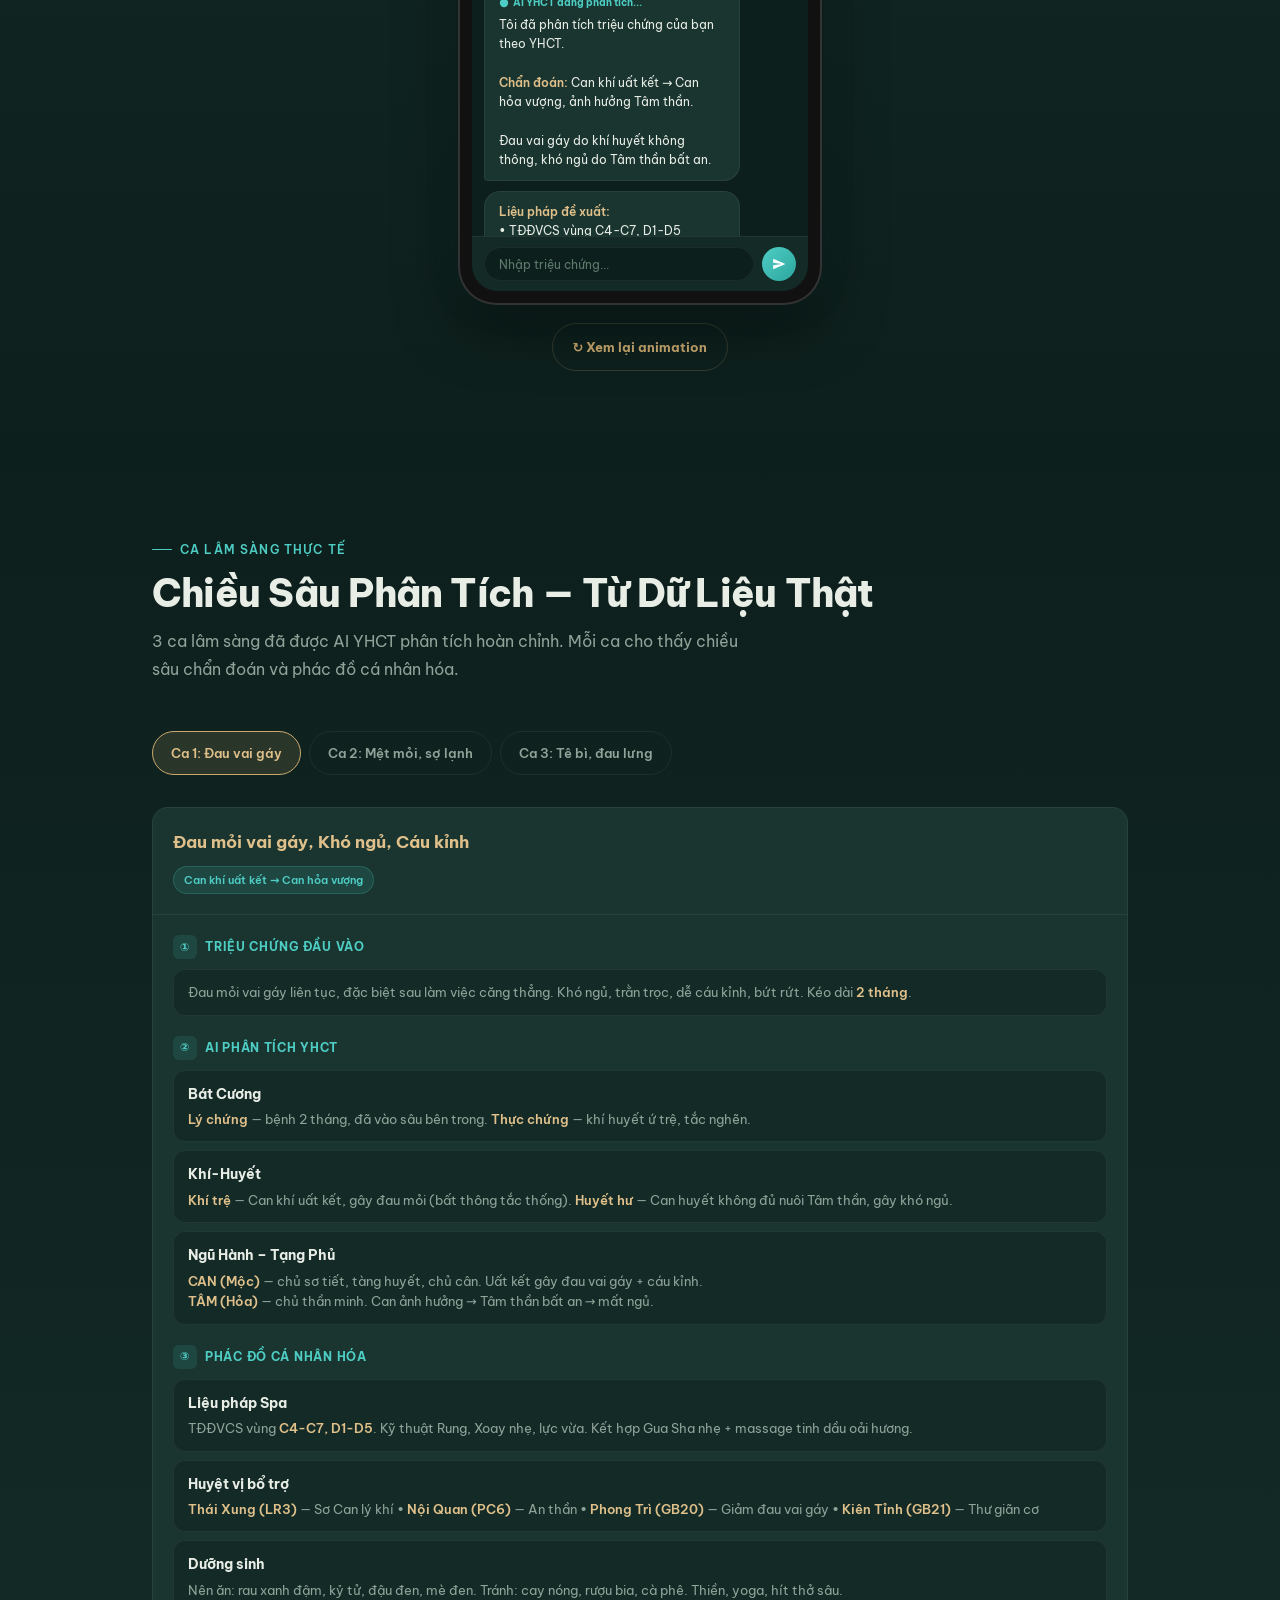
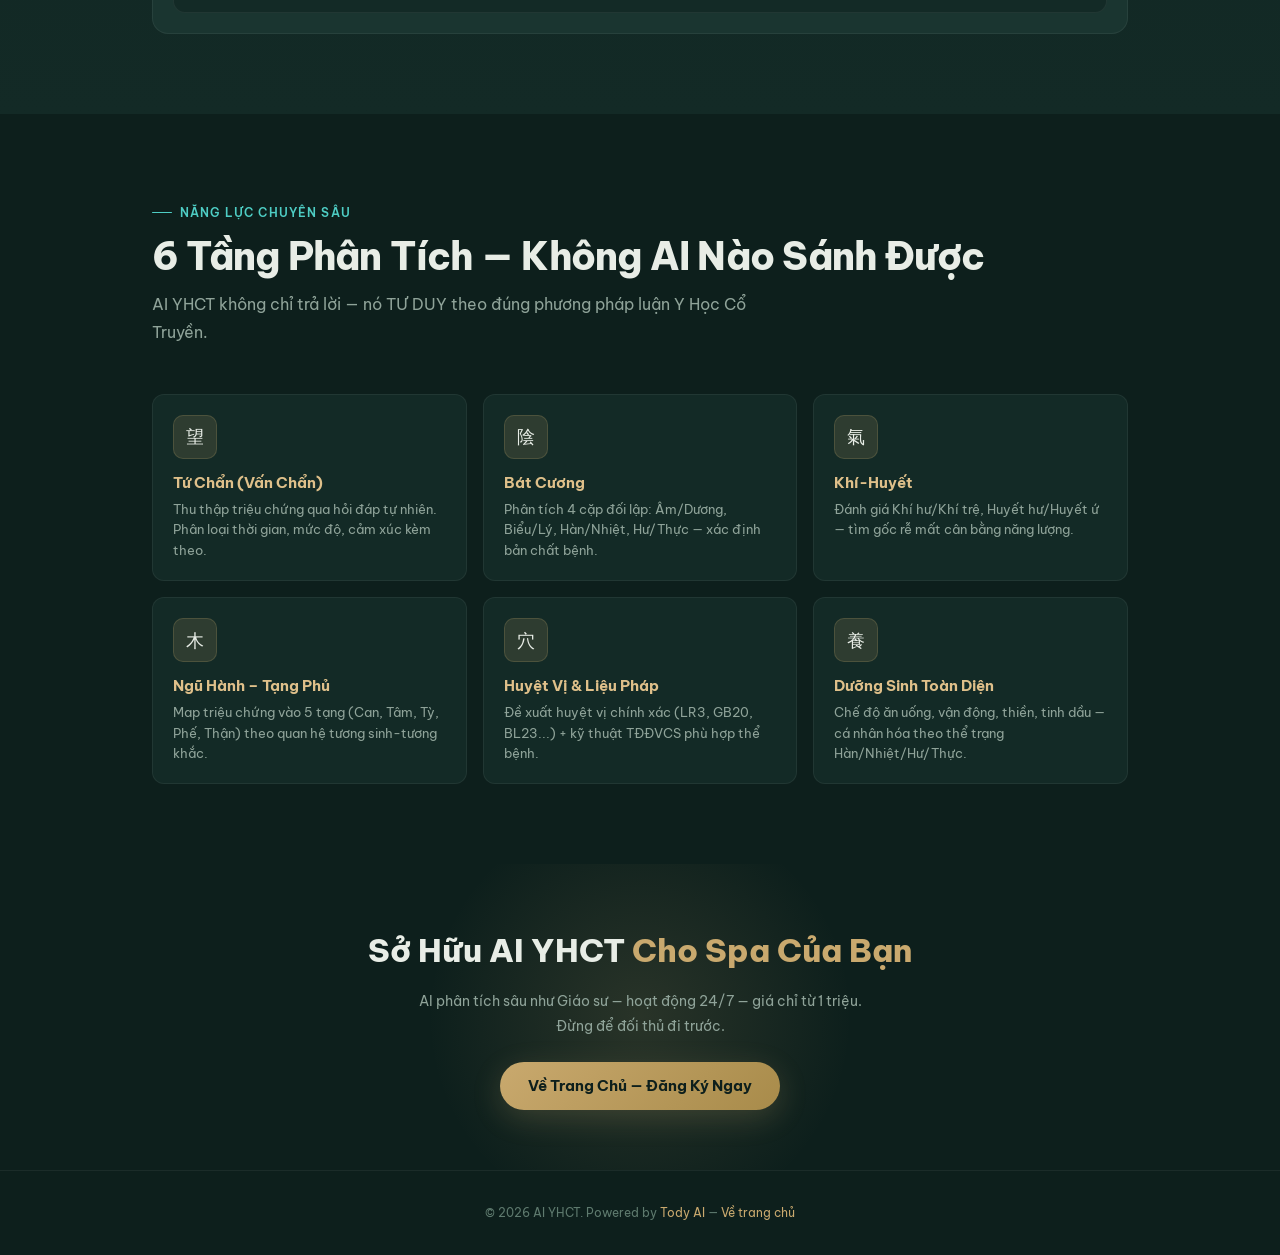
==== commit 1528ddcf: "feat: add cross-page navigation menu to Home and How It Works pages" ====
--- a/landing/how-it-works.html
+++ b/landing/how-it-works.html
@@ -13,7 +13,7 @@
     <meta property="og:description"
         content="Xem cách AI phân tích triệu chứng và tạo phác đồ YHCT chuyên sâu. 3 ca lâm sàng thực tế.">
     <meta property="og:type" content="website">
-    <link rel="canonical" href="https://khoahochuyetdao.com/ai-yhct/how-it-works">
+    <link rel="canonical" href="https://yhct.todyai.io/how-it-works">
     <link rel="preconnect" href="https://fonts.googleapis.com">
     <link rel="preconnect" href="https://fonts.gstatic.com" crossorigin>
     <link href="https://fonts.googleapis.com/css2?family=Be+Vietnam+Pro:wght@300;400;500;600;700;800;900&display=swap"
@@ -26,8 +26,13 @@
     <!-- NAV -->
     <nav class="nav" id="nav" aria-label="Main navigation">
         <div class="container nav-inner">
-            <a href="index.html" class="nav-back" aria-label="Về trang chính">← Trang chủ</a>
-            <div class="nav-logo">AI YHCT <span>by Tody</span></div>
+            <a href="index.html" class="nav-logo">AI YHCT <span>by Tody</span></a>
+            <ul class="nav-menu">
+                <li><a href="index.html">Trang chủ</a></li>
+                <li><a href="#top">Cách hoạt động</a></li>
+                <li><a href="index.html#pricing">Bảng giá</a></li>
+            </ul>
+            <a href="index.html#pricing" class="nav-cta">Mua Ngay</a>
         </div>
     </nav>
 
--- a/landing/how-it-works.css
+++ b/landing/how-it-works.css
@@ -181,31 +181,53 @@
     color: var(--primary);
     letter-spacing: -0.02em;
     white-space: nowrap;
+    display: flex;
+    align-items: center;
+    text-decoration: none;
 }
 
 .nav-logo span {
     color: var(--text-muted);
     font-weight: 400;
     font-size: 0.75rem;
-}
-
-.nav-back {
-    display: inline-flex;
-    align-items: center;
-    gap: 6px;
+    margin-left: 4px;
+}
+
+.nav-menu {
+    display: none;
+    list-style: none;
+    gap: 24px;
+    margin: 0;
+    padding: 0;
+}
+
+.nav-menu a {
     color: var(--text-muted);
     font-size: 0.85rem;
     font-weight: 500;
-    min-height: 44px;
-    min-width: 44px;
-    padding: 8px 14px;
+    text-decoration: none;
+    transition: color 0.2s;
+}
+
+.nav-menu a:hover {
+    color: var(--primary);
+}
+
+.nav-cta {
+    background: linear-gradient(135deg, var(--primary), var(--primary-dark));
+    color: var(--bg);
+    padding: 8px 16px;
+    font-size: 0.8rem;
+    font-weight: 700;
     border-radius: var(--radius-full);
-    transition: all 0.2s;
-}
-
-.nav-back:hover {
-    color: var(--primary);
-    background: var(--primary-glow);
+    text-decoration: none;
+    box-shadow: var(--shadow-small);
+}
+
+@media (min-width: 768px) {
+    .nav-menu {
+        display: flex;
+    }
 }
 
 /* === SECTION SHARED === */
